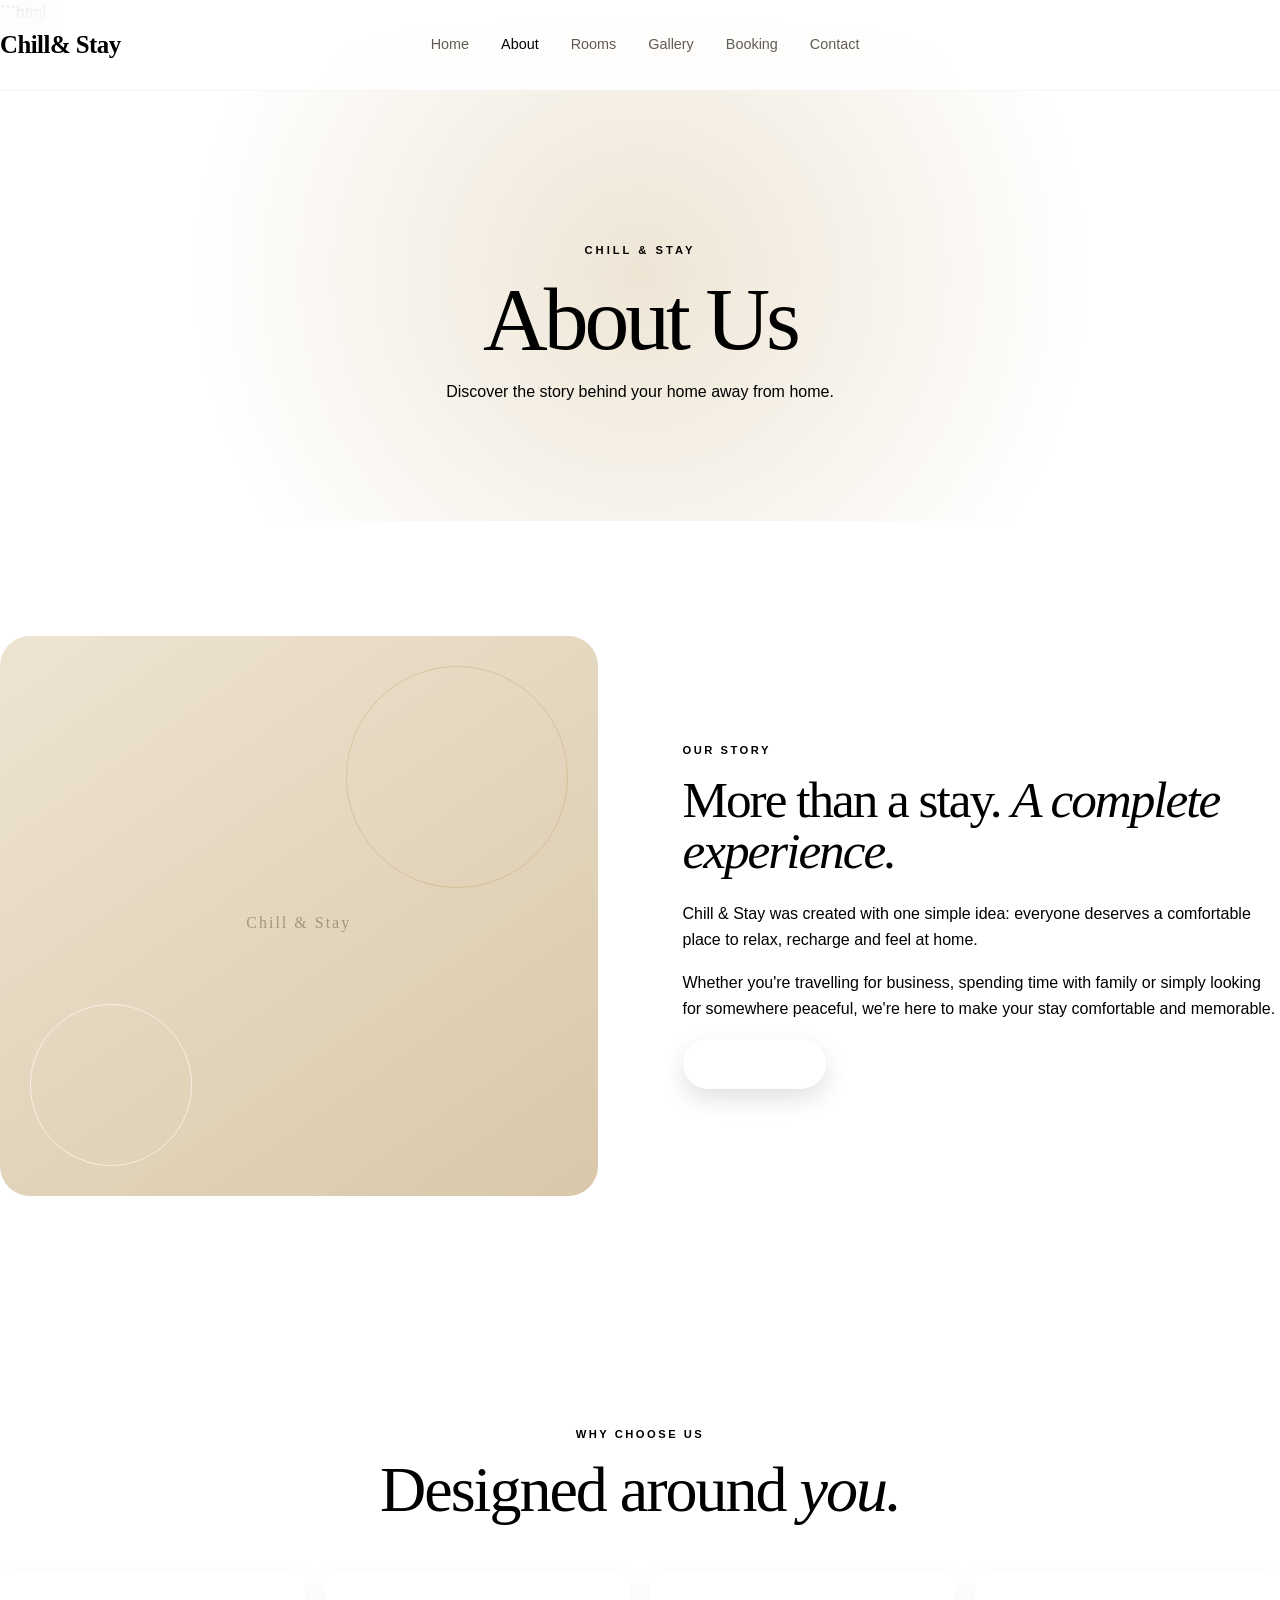
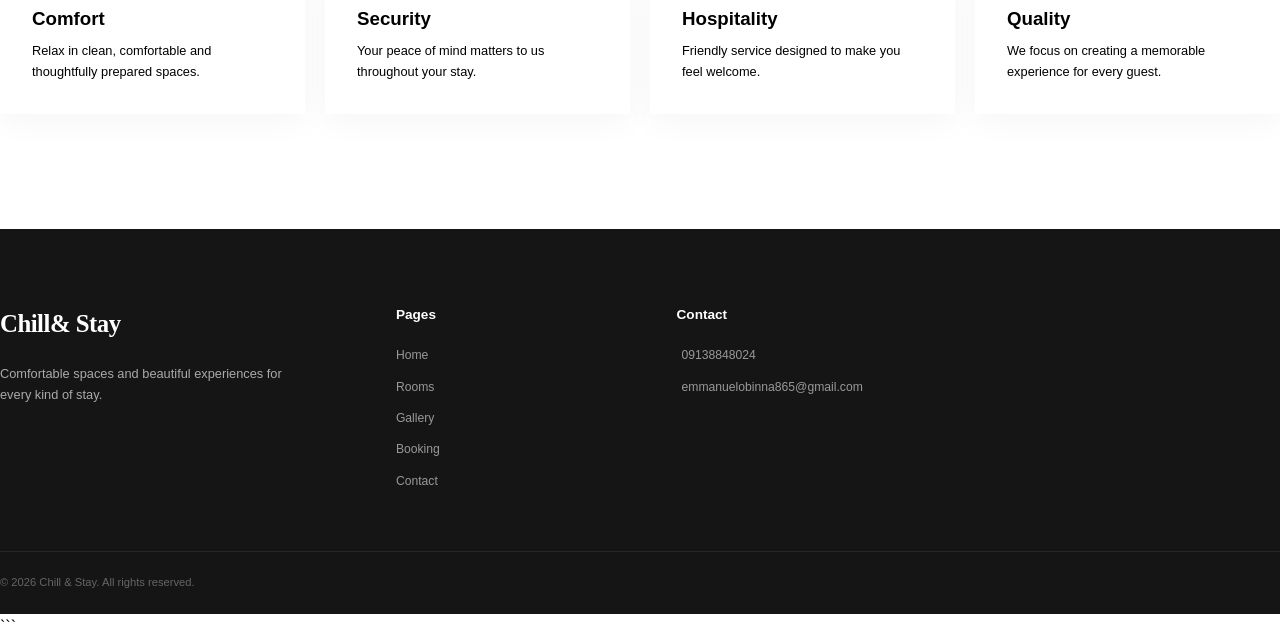
==== PROJECT/about.html @ f6506215 "Add files via upload" ====
```html
<!DOCTYPE html>
<html lang="en">
<head>
    <meta charset="UTF-8">
    <meta name="viewport" content="width=device-width, initial-scale=1.0">
    <title>About Us | Chill & Stay</title>
    <link rel="stylesheet" href="css/style.css">
</head>

<body>

    <header class="header">
        <div class="container navbar">
            <a href="index.html" class="logo">
                <span>Chill</span> & Stay
            </a>

            <nav class="nav">
                <a href="index.html">Home</a>
                <a href="about.html" class="active">About</a>
                <a href="rooms.html">Rooms</a>
                <a href="gallery.html">Gallery</a>
                <a href="booking.html">Booking</a>
                <a href="contact.html">Contact</a>
            </nav>

            <a href="booking.html" class="nav-button">Book Now</a>
        </div>
    </header>

    <main>

        <section class="page-hero">
            <div class="container">
                <span>CHILL & STAY</span>
                <h1>About Us</h1>
                <p>Discover the story behind your home away from home.</p>
            </div>
        </section>

        <section class="section-padding">
            <div class="container about-grid">

                <div class="about-image">
                    <div class="image-placeholder">
                        <i class="fa-solid fa-house"></i>
                        <span>Chill & Stay</span>
                    </div>
                </div>

                <div class="about-content">
                    <span class="section-label">OUR STORY</span>

                    <h2>
                        More than a stay.
                        <span>A complete experience.</span>
                    </h2>

                    <p>
                        Chill & Stay was created with one simple idea:
                        everyone deserves a comfortable place to relax,
                        recharge and feel at home.
                    </p>

                    <p>
                        Whether you're travelling for business,
                        spending time with family or simply looking
                        for somewhere peaceful, we're here to make
                        your stay comfortable and memorable.
                    </p>

                    <a href="booking.html" class="btn btn-primary">
                        Plan Your Stay
                    </a>
                </div>

            </div>
        </section>

        <section class="section-padding">

            <div class="container">

                <div class="section-heading centered">
                    <span class="section-label">WHY CHOOSE US</span>

                    <h2>
                        Designed around
                        <span>you.</span>
                    </h2>
                </div>

                <div class="feature-grid">

                    <div class="feature-card">
                        <i class="fa-solid fa-bed"></i>
                        <h3>Comfort</h3>
                        <p>
                            Relax in clean, comfortable and
                            thoughtfully prepared spaces.
                        </p>
                    </div>

                    <div class="feature-card">
                        <i class="fa-solid fa-shield-halved"></i>
                        <h3>Security</h3>
                        <p>
                            Your peace of mind matters to us
                            throughout your stay.
                        </p>
                    </div>

                    <div class="feature-card">
                        <i class="fa-solid fa-heart"></i>
                        <h3>Hospitality</h3>
                        <p>
                            Friendly service designed to make
                            you feel welcome.
                        </p>
                    </div>

                    <div class="feature-card">
                        <i class="fa-solid fa-star"></i>
                        <h3>Quality</h3>
                        <p>
                            We focus on creating a memorable
                            experience for every guest.
                        </p>
                    </div>

                </div>

            </div>

        </section>

    </main>

    <footer class="footer">

        <div class="container footer-grid">

            <div class="footer-about">
                <a href="index.html" class="logo">
                    <span>Chill</span> & Stay
                </a>

                <p>
                    Comfortable spaces and beautiful experiences
                    for every kind of stay.
                </p>
            </div>

            <div class="footer-column">
                <h3>Pages</h3>
                <a href="index.html">Home</a>
                <a href="rooms.html">Rooms</a>
                <a href="gallery.html">Gallery</a>
                <a href="booking.html">Booking</a>
                <a href="contact.html">Contact</a>
            </div>

            <div class="footer-column">
                <h3>Contact</h3>

                <a href="tel:09138848024">
                    <i class="fa-solid fa-phone"></i>
                    09138848024
                </a>

                <a href="mailto:emmanuelobinna865@gmail.com">
                    <i class="fa-solid fa-envelope"></i>
                    emmanuelobinna865@gmail.com
                </a>
            </div>

        </div>

        <div class="footer-bottom">
            <div class="container">
                <p>© 2026 Chill & Stay. All rights reserved.</p>
            </div>
        </div>

    </footer>

    <script src="js/script.js"></script>

</body>
</html>
```
---- PROJECT/css/style.css ----
```css
/* =========================================================
   CHILL & STAY
   LUXURY LIGHT DESIGN
   ========================================================= */


/* =========================================================
   01. ROOT
   ========================================================= */

:root {
    --primary: #171717;
    --secondary: #55514b;
    --muted: #77736d;

    --cream: #f7f4ee;
    --cream-dark: #eee9df;
    --white: #ffffff;

    --gold: #b78a4a;
    --gold-light: #d0aa70;

    --border: #e7e1d7;

    --shadow: 0 20px 60px rgba(35, 30, 22, 0.10);
    --shadow-small: 0 10px 30px rgba(35, 30, 22, 0.08);

    --radius: 22px;
    --radius-small: 14px;

    --container: 1180px;

    --transition: 0.35s ease;
}


/* =========================================================
   02. RESET
   ========================================================= */

* {
    margin: 0;
    padding: 0;
    box-sizing: border-box;
}

html {
    scroll-behavior: smooth;
}

body {
    font-family:
        Inter,
        "Segoe UI",
        Arial,
        sans-serif;

    background: var(--white);

    color: var(--primary);

    line-height: 1.6;

    overflow-x: hidden;
}

body.no-scroll {
    overflow: hidden;
}

a {
    text-decoration: none;
    color: inherit;
}

button,
input,
textarea,
select {
    font: inherit;
}

button {
    border: none;
    cursor: pointer;
}

img {
    width: 100%;
    display: block;
}


/* =========================================================
   03. CONTAINER
   ========================================================= */

.container {
    width: min(92%, var(--container));

    margin: 0 auto;
}


/* =========================================================
   04. HEADER
   ========================================================= */

.header {
    position: fixed;

    top: 0;
    left: 0;

    width: 100%;

    z-index: 1000;

    padding: 22px 0;

    background: rgba(255, 255, 255, 0.82);

    backdrop-filter: blur(18px);

    -webkit-backdrop-filter: blur(18px);

    border-bottom: 1px solid rgba(0, 0, 0, 0.04);

    transition:
        padding var(--transition),
        box-shadow var(--transition),
        background var(--transition);
}

.header.scrolled {
    padding: 14px 0;

    background: rgba(255, 255, 255, 0.95);

    box-shadow: var(--shadow-small);
}

.navbar {
    display: flex;

    align-items: center;

    justify-content: space-between;

    gap: 30px;
}


/* =========================================================
   05. LOGO
   ========================================================= */

.logo {
    display: inline-flex;

    align-items: center;

    font-family: Georgia, "Times New Roman", serif;

    font-size: 1.55rem;

    font-weight: 700;

    letter-spacing: -0.5px;

    white-space: nowrap;
}

.logo span {
    color: var(--gold);
}


/* =========================================================
   06. NAVIGATION
   ========================================================= */

.nav {
    display: flex;

    align-items: center;

    gap: 32px;
}

.nav a {
    position: relative;

    color: #5f5b55;

    font-size: 0.9rem;

    font-weight: 500;

    transition: color var(--transition);
}

.nav a:hover,
.nav a.active {
    color: var(--primary);
}

.nav a::after {
    content: "";

    position: absolute;

    left: 0;

    bottom: -8px;

    width: 0;

    height: 2px;

    background: var(--gold);

    transition: width var(--transition);
}

.nav a:hover::after,
.nav a.active::after {
    width: 100%;
}


/* =========================================================
   07. NAV BUTTON
   ========================================================= */

.nav-button {
    display: inline-flex;

    align-items: center;

    justify-content: center;

    padding: 12px 22px;

    border-radius: 50px;

    background: var(--primary);

    color: white;

    font-size: 0.85rem;

    font-weight: 700;

    transition: var(--transition);
}

.nav-button:hover {
    background: var(--gold);

    transform: translateY(-2px);

    box-shadow:
        0 10px 25px rgba(183, 138, 74, 0.25);
}


/* =========================================================
   08. MENU BUTTON
   ========================================================= */

.menu-button {
    display: none;

    width: 44px;
    height: 44px;

    align-items: center;
    justify-content: center;

    border-radius: 50%;

    background: var(--cream);

    color: var(--primary);

    border: 1px solid var(--border);

    font-size: 1rem;
}


/* =========================================================
   09. HERO
   ========================================================= */

.hero {
    position: relative;

    min-height: 92vh;

    display: flex;

    align-items: center;

    overflow: hidden;

    background:
        linear-gradient(
            90deg,
            rgba(255, 255, 255, 0.97),
            rgba(255, 255, 255, 0.83),
            rgba(255, 255, 255, 0.20)
        ),
        radial-gradient(
            circle at 75% 50%,
            #e9ddc8,
            #f8f5ef 50%,
            #ffffff
        );
}

.hero::after {
    content: "";

    position: absolute;

    width: 550px;

    height: 550px;

    right: -180px;

    bottom: -230px;

    border-radius: 50%;

    background: rgba(183, 138, 74, 0.10);

    filter: blur(5px);
}

.hero-overlay {
    position: absolute;

    inset: 0;

    background:
        radial-gradient(
            circle at 80% 20%,
            rgba(255, 255, 255, 0.9),
            transparent 35%
        );
}

.hero-content {
    position: relative;

    z-index: 2;

    max-width: 720px;

    padding-top: 90px;
}

.hero-small-title {
    display: inline-flex;

    align-items: center;

    gap: 12px;

    margin-bottom: 22px;

    color: var(--gold);

    font-size: 0.72rem;

    font-weight: 800;

    letter-spacing: 3px;
}

.hero-small-title::before {
    content: "";

    width: 35px;

    height: 1px;

    background: var(--gold);
}

.hero h1 {
    font-family:
        Georgia,
        "Times New Roman",
        serif;

    font-size: clamp(3.5rem, 7vw, 6.5rem);

    font-weight: 500;

    line-height: 0.96;

    letter-spacing: -5px;

    color: var(--primary);

    margin-bottom: 28px;
}

.hero h1 span {
    color: var(--gold);

    font-style: italic;
}

.hero p {
    max-width: 600px;

    color: var(--secondary);

    font-size: 1.05rem;

    margin-bottom: 35px;
}


/* =========================================================
   10. BUTTONS
   ========================================================= */

.btn {
    display: inline-flex;

    align-items: center;

    justify-content: center;

    gap: 10px;

    min-height: 50px;

    padding: 13px 24px;

    border-radius: 50px;

    font-size: 0.86rem;

    font-weight: 700;

    transition: var(--transition);
}

.btn-primary {
    background: var(--primary);

    color: white;

    box-shadow:
        0 10px 25px rgba(0, 0, 0, 0.12);
}

.btn-primary:hover {
    background: var(--gold);

    transform: translateY(-3px);

    box-shadow:
        0 15px 30px rgba(183, 138, 74, 0.22);
}

.btn-outline {
    background: rgba(255, 255, 255, 0.7);

    color: var(--primary);

    border: 1px solid var(--border);
}

.btn-outline:hover {
    border-color: var(--gold);

    color: var(--gold);

    transform: translateY(-3px);
}

.hero-buttons,
.cta-buttons {
    display: flex;

    flex-wrap: wrap;

    gap: 12px;
}


/* =========================================================
   11. QUICK INFO
   ========================================================= */

.quick-info {
    position: relative;

    z-index: 5;

    margin-top: -55px;
}

.quick-info-grid {
    display: grid;

    grid-template-columns: repeat(4, 1fr);

    gap: 15px;
}

.info-card {
    display: flex;

    align-items: center;

    gap: 14px;

    padding: 22px;

    min-height: 100px;

    background:
        rgba(255, 255, 255, 0.94);

    border: 1px solid var(--border);

    border-radius: var(--radius);

    box-shadow: var(--shadow-small);

    transition: var(--transition);
}

.info-card:hover {
    transform: translateY(-7px);

    border-color: #d9c7a8;

    box-shadow: var(--shadow);
}

.info-icon {
    width: 46px;

    height: 46px;

    flex-shrink: 0;

    display: grid;

    place-items: center;

    border-radius: 14px;

    background: var(--cream);

    color: var(--gold);
}

.info-card h3 {
    font-size: 0.85rem;

    margin-bottom: 2px;
}

.info-card p {
    color: var(--muted);

    font-size: 0.72rem;
}


/* =========================================================
   12. SECTION
   ========================================================= */

.section-padding {
    padding: 115px 0;
}

.section-label {
    display: inline-block;

    margin-bottom: 14px;

    color: var(--gold);

    font-size: 0.7rem;

    font-weight: 800;

    letter-spacing: 2.5px;
}

.section-heading {
    display: flex;

    justify-content: space-between;

    align-items: flex-end;

    gap: 30px;

    margin-bottom: 50px;
}

.section-heading.centered {
    display: block;

    max-width: 720px;

    margin-left: auto;

    margin-right: auto;

    text-align: center;
}

.section-heading h2 {
    font-family:
        Georgia,
        "Times New Roman",
        serif;

    font-size: clamp(2.4rem, 5vw, 4.2rem);

    font-weight: 500;

    line-height: 1;

    letter-spacing: -2px;
}

.section-heading h2 span {
    color: var(--gold);

    font-style: italic;
}

.section-heading p {
    color: var(--muted);

    margin-top: 14px;
}


/* =========================================================
   13. ABOUT
   ========================================================= */

.about-preview {
    background: var(--cream);
}

.about-grid {
    display: grid;

    grid-template-columns: 1fr 1fr;

    align-items: center;

    gap: 85px;
}

.about-image {
    min-height: 560px;

    position: relative;

    overflow: hidden;

    border-radius: 30px;

    background:
        linear-gradient(
            145deg,
            #eee4d2,
            #d9c8a9
        );

    box-shadow: var(--shadow);
}

.about-image::before {
    content: "";

    position: absolute;

    width: 220px;
    height: 220px;

    top: 30px;
    right: 30px;

    border-radius: 50%;

    border: 1px solid rgba(183, 138, 74, 0.3);
}

.about-image::after {
    content: "";

    position: absolute;

    width: 160px;
    height: 160px;

    bottom: 30px;
    left: 30px;

    border-radius: 50%;

    border: 1px solid rgba(255, 255, 255, 0.6);
}

.image-placeholder {
    width: 100%;
    height: 100%;

    min-height: inherit;

    display: flex;

    flex-direction: column;

    align-items: center;

    justify-content: center;

    gap: 15px;

    color: rgba(70, 55, 35, 0.4);

    font-size: 3.5rem;
}

.image-placeholder span {
    font-family: Georgia, serif;

    font-size: 1rem;

    letter-spacing: 2px;
}

.about-content h2,
.experience-content h2 {
    font-family: Georgia, "Times New Roman", serif;

    font-size: clamp(2.4rem, 4vw, 4rem);

    font-weight: 500;

    line-height: 1;

    letter-spacing: -2px;

    margin-bottom: 25px;
}

.about-content h2 span,
.experience-content h2 span {
    color: var(--gold);

    font-style: italic;
}

.about-content p,
.experience-content > p {
    color: var(--secondary);

    margin-bottom: 18px;
}

.text-link {
    display: inline-flex;

    align-items: center;

    gap: 8px;

    margin-top: 14px;

    color: var(--gold);

    font-size: 0.85rem;

    font-weight: 800;

    transition: var(--transition);
}

.text-link:hover {
    gap: 14px;
}


/* =========================================================
   14. ROOMS
   ========================================================= */

.rooms-preview {
    background: white;
}

.room-grid {
    display: grid;

    grid-template-columns: repeat(3, 1fr);

    gap: 24px;
}

.room-card {
    overflow: hidden;

    background: white;

    border: 1px solid var(--border);

    border-radius: var(--radius);

    box-shadow: 0 8px 30px rgba(40, 35, 25, 0.05);

    transition: var(--transition);
}

.room-card:hover {
    transform: translateY(-9px);

    box-shadow: var(--shadow);

    border-color: #d9c6a4;
}

.room-image {
    position: relative;

    height: 290px;

    overflow: hidden;

    background:
        linear-gradient(
            145deg,
            #eee6d8,
            #d8c7aa
        );
}

.room-image .image-placeholder {
    min-height: 290px;

    transition: transform 0.5s ease;
}

.room-card:hover .room-image .image-placeholder {
    transform: scale(1.06);
}

.room-tag {
    position: absolute;

    top: 18px;
    left: 18px;

    padding: 7px 13px;

    border-radius: 50px;

    background: white;

    color: var(--gold);

    font-size: 0.62rem;

    font-weight: 800;

    letter-spacing: 1px;

    box-shadow: var(--shadow-small);
}

.room-content {
    padding: 26px;
}

.room-type {
    color: var(--gold);

    font-size: 0.65rem;

    font-weight: 800;

    letter-spacing: 2px;
}

.room-content h3 {
    font-family: Georgia, serif;

    font-size: 1.45rem;

    font-weight: 500;

    margin: 8px 0;
}

.room-content p {
    color: var(--muted);

    font-size: 0.82rem;

    margin-bottom: 22px;
}

.room-details {
    display: flex;

    flex-wrap: wrap;

    gap: 15px;

    padding-bottom: 18px;

    border-bottom: 1px solid var(--border);

    color: var(--secondary);

    font-size: 0.73rem;
}

.room-details i {
    color: var(--gold);

    margin-right: 5px;
}

.room-bottom {
    display: flex;

    align-items: center;

    justify-content: space-between;

    gap: 15px;

    padding-top: 18px;
}

.room-price {
    color: var(--secondary);

    font-size: 0.75rem;

    font-weight: 700;
}

.room-bottom a {
    display: inline-flex;

    align-items: center;

    gap: 6px;

    color: var(--gold);

    font-size: 0.78rem;

    font-weight: 800;

    transition: var(--transition);
}

.room-bottom a:hover {
    gap: 10px;
}


/* =========================================================
   15. EXPERIENCE
   ========================================================= */

.experience {
    background: var(--cream);
}

.experience-grid {
    display: grid;

    grid-template-columns: 1fr 1fr;

    gap: 85px;

    align-items: center;
}

.experience-list {
    display: grid;

    gap: 25px;

    margin: 35px 0;
}

.experience-item {
    display: flex;

    align-items: flex-start;

    gap: 14px;
}

.experience-item > i {
    width: 32px;

    height: 32px;

    flex-shrink: 0;

    display: grid;

    place-items: center;

    border-radius: 50%;

    background: white;

    color: var(--gold);

    box-shadow: var(--shadow-small);

    font-size: 0.7rem;
}

.experience-item h3 {
    font-size: 0.92rem;

    margin-bottom: 3px;
}

.experience-item p {
    color: var(--muted);

    font-size: 0.78rem;
}

.experience-visual {
    min-height: 530px;

    display: grid;

    place-items: center;

    border-radius: 30px;

    background:
        linear-gradient(
            145deg,
            #ded0b8,
            #f6f0e5
        );

    position: relative;

    overflow: hidden;
}

.experience-visual::before {
    content: "";

    position: absolute;

    width: 350px;
    height: 350px;

    border-radius: 50%;

    border: 1px solid rgba(183, 138, 74, 0.35);
}

.experience-card {
    position: relative;

    z-index: 2;

    width: min(75%, 350px);

    padding: 50px 30px;

    display: flex;

    flex-direction: column;

    align-items: center;

    text-align: center;

    gap: 8px;

    border-radius: 28px;

    background: rgba(255, 255, 255, 0.78);

    border: 1px solid rgba(255, 255, 255, 0.9);

    backdrop-filter: blur(15px);

    box-shadow: var(--shadow);
}

.experience-card i {
    color: var(--gold);

    font-size: 2.7rem;

    margin-bottom: 10px;
}

.experience-card strong {
    font-family: Georgia, serif;

    font-size: 1.5rem;

    font-weight: 500;
}

.experience-card span {
    color: var(--muted);

    font-size: 0.8rem;
}


/* =========================================================
   16. CTA
   ========================================================= */

.cta {
    padding: 120px 0;

    text-align: center;

    background:
        linear-gradient(
            135deg,
            #171717,
            #29251f
        );

    color: white;
}

.cta-content {
    max-width: 800px;

    margin: auto;
}

.cta h2 {
    font-family: Georgia, serif;

    font-size: clamp(2.8rem, 6vw, 5.3rem);

    font-weight: 500;

    line-height: 0.95;

    letter-spacing: -3px;

    margin-bottom: 25px;
}

.cta h2 span {
    color: var(--gold-light);

    font-style: italic;
}

.cta p {
    max-width: 600px;

    margin: 0 auto 30px;

    color: #c6c1b9;
}

.cta .btn-primary {
    background: white;

    color: var(--primary);
}

.cta .btn-primary:hover {
    background: var(--gold-light);
}


/* =========================================================
   17. PAGE HERO
   ========================================================= */

.page-hero {
    min-height: 55vh;

    display: flex;

    align-items: center;

    justify-content: center;

    text-align: center;

    padding-top: 100px;

    background:
        radial-gradient(
            circle at center,
            #eee5d5,
            #ffffff 65%
        );
}

.page-hero .container {
    max-width: 800px;
}

.page-hero span {
    color: var(--gold);

    font-size: 0.7rem;

    font-weight: 800;

    letter-spacing: 3px;
}

.page-hero h1 {
    font-family: Georgia, serif;

    font-size: clamp(3.2rem, 7vw, 5.8rem);

    font-weight: 500;

    line-height: 1;

    letter-spacing: -4px;

    margin: 15px 0;
}

.page-hero p {
    color: var(--muted);
}


/* =========================================================
   18. FEATURES
   ========================================================= */

.feature-grid {
    display: grid;

    grid-template-columns: repeat(4, 1fr);

    gap: 20px;
}

.feature-card {
    padding: 32px;

    border-radius: var(--radius);

    background: white;

    border: 1px solid var(--border);

    box-shadow: 0 8px 30px rgba(35, 30, 22, 0.04);

    transition: var(--transition);
}

.feature-card:hover {
    transform: translateY(-8px);

    border-color: #d9c6a4;

    box-shadow: var(--shadow);
}

.feature-card i {
    color: var(--gold);

    font-size: 1.4rem;

    margin-bottom: 20px;
}

.feature-card h3 {
    margin-bottom: 8px;
}

.feature-card p {
    color: var(--muted);

    font-size: 0.8rem;
}


/* =========================================================
   19. FILTERS
   ========================================================= */

.filter-buttons,
.gallery-filters {
    display: flex;

    justify-content: center;

    flex-wrap: wrap;

    gap: 9px;

    margin-bottom: 40px;
}

.filter-btn,
.gallery-filter {
    padding: 10px 18px;

    border-radius: 50px;

    background: white;

    color: var(--secondary);

    border: 1px solid var(--border);

    transition: var(--transition);
}

.filter-btn:hover,
.filter-btn.active,
.gallery-filter:hover,
.gallery-filter.active {
    background: var(--primary);

    color: white;

    border-color: var(--primary);
}


/* =========================================================
   20. GALLERY
   ========================================================= */

.gallery-grid {
    display: grid;

    grid-template-columns: repeat(3, 1fr);

    gap: 18px;
}

.gallery-item {
    position: relative;

    min-height: 320px;

    overflow: hidden;

    border-radius: var(--radius);

    background:
        linear-gradient(
            145deg,
            #eee5d7,
            #d6c4a6
        );

    border: 1px solid var(--border);

    transition: var(--transition);
}

.gallery-item:hover {
    transform: translateY(-5px);

    box-shadow: var(--shadow);
}

.gallery-placeholder {
    width: 100%;
    height: 100%;

    min-height: 320px;

    display: flex;

    flex-direction: column;

    align-items: center;

    justify-content: center;

    gap: 15px;

    color: rgba(80, 60, 35, 0.35);

    font-size: 2.5rem;
}

.gallery-placeholder span {
    font-family: Georgia, serif;

    color: rgba(60, 50, 40, 0.55);

    font-size: 0.95rem;

    letter-spacing: 1px;
}

.gallery-view {
    position: absolute;

    right: 18px;

    bottom: 18px;

    width: 44px;
    height: 44px;

    display: grid;

    place-items: center;

    border-radius: 50%;

    background: rgba(255, 255, 255, 0.85);

    color: var(--primary);

    transition: var(--transition);

    box-shadow: var(--shadow-small);
}

.gallery-view:hover {
    background: var(--gold);

    color: white;

    transform: rotate(10deg);
}


/* =========================================================
   21. LIGHTBOX
   ========================================================= */

.lightbox {
    position: fixed;

    inset: 0;

    z-index: 2000;

    display: none;

    align-items: center;

    justify-content: center;

    padding: 25px;

    background: rgba(20, 18, 15, 0.88);

    backdrop-filter: blur(10px);
}

.lightbox.active {
    display: flex;
}

.lightbox-content {
    width: min(900px, 90vw);

    height: min(650px, 80vh);

    overflow: hidden;

    border-radius: 25px;

    background: var(--cream);

    box-shadow: 0 30px 100px rgba(0, 0, 0, 0.35);
}

.lightbox-placeholder {
    height: 100%;

    display: flex;

    flex-direction: column;

    align-items: center;

    justify-content: center;

    gap: 15px;

    color: rgba(80, 60, 35, 0.35);

    font-size: 4rem;
}

.lightbox-placeholder span {
    font-family: Georgia, serif;

    color: var(--secondary);

    font-size: 1rem;
}

.lightbox-close,
.lightbox-prev,
.lightbox-next {
    position: absolute;

    width: 48px;
    height: 48px;

    display: grid;

    place-items: center;

    border-radius: 50%;

    background: white;

    color: var(--primary);

    transition: var(--transition);

    box-shadow: var(--shadow-small);
}

.lightbox-close:hover,
.lightbox-prev:hover,
.lightbox-next:hover {
    background: var(--gold);

    color: white;
}

.lightbox-close {
    top: 25px;

    right: 25px;
}

.lightbox-prev {
    left: 25px;
}

.lightbox-next {
    right: 25px;
}


/* =========================================================
   22. FORMS
   ========================================================= */

.booking-grid {
    display: grid;

    grid-template-columns: 1.45fr 0.7fr;

    gap: 55px;

    align-items: start;
}

.booking-form-wrapper,
.contact-form-wrapper {
    padding: 38px;

    border-radius: 28px;

    background: white;

    border: 1px solid var(--border);

    box-shadow: var(--shadow-small);
}

.booking-form {
    display: grid;

    gap: 20px;
}

.form-row {
    display: grid;

    grid-template-columns: 1fr 1fr;

    gap: 18px;
}

.form-group {
    display: flex;

    flex-direction: column;

    gap: 8px;
}

.form-group label {
    color: var(--primary);

    font-size: 0.78rem;

    font-weight: 700;
}

.form-group input,
.form-group select,
.form-group textarea {
    width: 100%;

    padding: 14px 16px;

    outline: none;

    border-radius: 12px;

    background: #faf9f6;

    color: var(--primary);

    border: 1px solid var(--border);

    transition: var(--transition);
}

.form-group input::placeholder,
.form-group textarea::placeholder {
    color: #aaa49b;
}

.form-group input:focus,
.form-group select:focus,
.form-group textarea:focus {
    background: white;

    border-color: var(--gold);

    box-shadow:
        0 0 0 4px rgba(183, 138, 74, 0.09);
}

.form-group textarea {
    resize: vertical;

    min-height: 140px;
}

.form-error {
    color: #c0392b;

    font-size: 0.68rem;
}

.booking-submit {
    width: fit-content;

    margin-top: 5px;
}


/* =========================================================
   23. BOOKING SIDEBAR
   ========================================================= */

.booking-sidebar {
    display: grid;

    gap: 16px;

    position: sticky;

    top: 100px;
}

.booking-info-card {
    padding: 25px;

    border-radius: var(--radius);

    background: var(--cream);

    border: 1px solid var(--border);

    transition: var(--transition);
}

.booking-info-card:hover {
    transform: translateY(-4px);

    box-shadow: var(--shadow-small);
}

.booking-info-icon {
    width: 45px;
    height: 45px;

    display: grid;

    place-items: center;

    border-radius: 13px;

    background: white;

    color: var(--gold);

    margin-bottom: 15px;
}

.booking-info-card h3 {
    font-family: Georgia, serif;

    font-weight: 500;

    margin-bottom: 5px;
}

.booking-info-card p {
    color: var(--muted);

    font-size: 0.78rem;

    margin-bottom: 9px;
}

.booking-info-card a {
    color: var(--gold);

    font-size: 0.8rem;

    font-weight: 800;

    word-break: break-word;
}


/* =========================================================
   24. CONTACT
   ========================================================= */

.contact-grid {
    display: grid;

    grid-template-columns: 0.9fr 1.1fr;

    gap: 70px;

    align-items: start;
}

.contact-info h2 {
    font-family: Georgia, serif;

    font-size: clamp(2.5rem, 5vw, 4.1rem);

    font-weight: 500;

    line-height: 1;

    letter-spacing: -2px;

    margin-bottom: 20px;
}

.contact-info h2 span {
    color: var(--gold);

    font-style: italic;
}

.contact-info > p {
    max-width: 520px;

    color: var(--secondary);

    margin-bottom: 35px;
}

.contact-list {
    display: grid;

    gap: 25px;
}

.contact-item {
    display: flex;

    align-items: center;

    gap: 15px;
}

.contact-icon {
    width: 48px;
    height: 48px;

    display: grid;

    place-items: center;

    flex-shrink: 0;

    border-radius: 14px;

    background: var(--cream);

    color: var(--gold);
}

.contact-item span {
    display: block;

    color: var(--muted);

    font-size: 0.72rem;
}

.contact-item a,
.contact-item strong {
    font-size: 0.88rem;
}

.contact-item a {
    transition: var(--transition);
}

.contact-item a:hover {
    color: var(--gold);
}

.contact-social {
    margin-top: 40px;

    padding-top: 30px;

    border-top: 1px solid var(--border);
}

.contact-social > span {
    display: block;

    color: var(--muted);

    font-size: 0.75rem;

    margin-bottom: 15px;
}


/* =========================================================
   25. SOCIAL
   ========================================================= */

.social-links {
    display: flex;

    gap: 9px;
}

.social-links a {
    width: 40px;
    height: 40px;

    display: grid;

    place-items: center;

    border-radius: 50%;

    background: var(--cream);

    border: 1px solid var(--border);

    color: var(--secondary);

    transition: var(--transition);
}

.social-links a:hover {
    background: var(--gold);

    color: white;

    border-color: var(--gold);

    transform: translateY(-3px);
}


/* =========================================================
   26. FAQ
   ========================================================= */

.faq-section {
    background: var(--cream);
}

.faq-container {
    max-width: 850px;

    margin: auto;
}

.faq-item {
    border-bottom: 1px solid var(--border);
}

.faq-question {
    width: 100%;

    display: flex;

    align-items: center;

    justify-content: space-between;

    gap: 20px;

    padding: 23px 0;

    background: transparent;

    color: var(--primary);

    text-align: left;

    font-weight: 700;
}

.faq-question i {
    color: var(--gold);

    transition: var(--transition);
}

.faq-item.active .faq-question i {
    transform: rotate(45deg);
}

.faq-answer {
    max-height: 0;

    overflow: hidden;

    transition: max-height 0.4s ease;
}

.faq-answer p {
    color: var(--muted);

    font-size: 0.84rem;

    padding-bottom: 22px;
}


/* =========================================================
   27. FOOTER
   ========================================================= */

.footer {
    padding-top: 75px;

    background: #151515;

    color: white;
}

.footer-grid {
    display: grid;

    grid-template-columns: 1.5fr 1fr 1.4fr 1fr;

    gap: 50px;

    padding-bottom: 60px;
}

.footer .logo {
    color: white;
}

.footer-about p {
    max-width: 300px;

    color: #aaa;

    font-size: 0.8rem;

    margin: 20px 0;
}

.footer-column {
    display: flex;

    flex-direction: column;

    gap: 12px;
}

.footer-column h3 {
    color: white;

    font-size: 0.85rem;

    margin-bottom: 8px;
}

.footer-column a,
.footer-column p {
    color: #999;

    font-size: 0.76rem;

    transition: var(--transition);
}

.footer-column a:hover {
    color: var(--gold-light);
}

.footer-column strong {
    color: white;

    font-size: 0.8rem;
}

.footer-column i {
    width: 18px;

    color: var(--gold-light);

    margin-right: 5px;
}

.footer-bottom {
    padding: 22px 0;

    border-top: 1px solid rgba(255, 255, 255, 0.08);
}

.footer-bottom .container {
    display: flex;

    align-items: center;

    justify-content: space-between;

    gap: 20px;
}

.footer-bottom p {
    color: #666;

    font-size: 0.7rem;
}


/* =========================================================
   28. TOAST
   ========================================================= */

.toast {
    position: fixed;

    right: 25px;

    bottom: 25px;

    z-index: 3000;

    display: flex;

    align-items: center;

    gap: 10px;

    padding: 14px 18px;

    border-radius: 14px;

    background: white;

    color: var(--primary);

    border: 1px solid var(--border);

    box-shadow: var(--shadow);

    transform: translateY(120px);

    opacity: 0;

    pointer-events: none;

    transition: var(--transition);
}

.toast.show {
    transform: translateY(0);

    opacity: 1;
}

.toast i {
    color: #3c9a63;
}


/* =========================================================
   29. BACK TO TOP
   ========================================================= */

.back-to-top {
    position: fixed;

    right: 25px;

    bottom: 25px;

    z-index: 900;

    width: 45px;

    height: 45px;

    display: grid;

    place-items: center;

    border-radius: 50%;

    background: var(--primary);

    color: white;

    opacity: 0;

    visibility: hidden;

    transform: translateY(20px);

    transition: var(--transition);

    box-shadow: var(--shadow-small);
}

.back-to-top.show {
    opacity: 1;

    visibility: visible;

    transform: translateY(0);
}

.back-to-top:hover {
    background: var(--gold);

    transform: translateY(-4px);
}


/* =========================================================
   30. ANIMATIONS
   ========================================================= */

.reveal {
    opacity: 0;

    transform: translateY(30px);

    transition:
        opacity 0.8s ease,
        transform 0.8s ease;
}

.reveal.visible {
    opacity: 1;

    transform: translateY(0);
}


/* =========================================================
   31. TABLET
   ========================================================= */

@media (max-width: 1000px) {

    .nav {
        gap: 18px;
    }

    .nav-button {
        display: none;
    }

    .quick-info-grid {
        grid-template-columns: repeat(2, 1fr);
    }

    .room-grid {
        grid-template-columns: repeat(2, 1fr);
    }

    .feature-grid {
        grid-template-columns: repeat(2, 1fr);
    }

    .footer-grid {
        grid-template-columns: repeat(2, 1fr);
    }

    .about-grid,
    .experience-grid {
        gap: 45px;
    }

    .booking-grid,
    .contact-grid {
        gap: 35px;
    }
}


/* =========================================================
   32. MOBILE
   ========================================================= */

@media (max-width: 760px) {

    .header {
        padding: 15px 0;
    }

    .navbar {
        gap: 12px;
    }

    .menu-button {
        display: flex;
    }

    .nav {
        position: absolute;

        top: calc(100% + 10px);

        left: 4%;

        width: 92%;

        padding: 25px;

        flex-direction: column;

        align-items: flex-start;

        gap: 8px;

        border-radius: 20px;

        background: rgba(255, 255, 255, 0.97);

        border: 1px solid var(--border);

        box-shadow: var(--shadow);

        backdrop-filter: blur(20px);

        transform: translateY(-15px);

        opacity: 0;

        visibility: hidden;

        transition: var(--transition);
    }

    .nav.open {
        transform: translateY(0);

        opacity: 1;

        visibility: visible;
    }

    .nav > a {
        width: 100%;

        padding: 10px 0;
    }

    .nav > a::after {
        display: none;
    }

    .hero {
        min-height: 88vh;

        background:
            radial-gradient(
                circle at 80% 30%,
                #e8ddca,
                #ffffff 55%
            );
    }

    .hero-content {
        padding-top: 65px;
    }

    .hero h1 {
        font-size: clamp(3.2rem, 15vw, 5.3rem);

        letter-spacing: -3px;
    }

    .hero p {
        font-size: 0.92rem;
    }

    .hero-buttons {
        flex-direction: column;

        align-items: stretch;
    }

    .quick-info {
        margin-top: -25px;
    }

    .quick-info-grid {
        grid-template-columns: 1fr;
    }

    .section-padding {
        padding: 80px 0;
    }

    .section-heading {
        display: block;
    }

    .section-heading .text-link {
        margin-top: 18px;
    }

    .about-grid,
    .experience-grid,
    .booking-grid,
    .contact-grid {
        grid-template-columns: 1fr;
    }

    .about-image {
        min-height: 400px;
    }

    .room-grid {
        grid-template-columns: 1fr;
    }

    .feature-grid {
        grid-template-columns: 1fr;
    }

    .gallery-grid {
        grid-template-columns: 1fr;
    }

    .booking-sidebar {
        position: static;
    }

    .form-row {
        grid-template-columns: 1fr;
    }

    .booking-form-wrapper,
    .contact-form-wrapper {
        padding: 23px;
    }

    .footer-grid {
        grid-template-columns: 1fr;

        gap: 35px;
    }

    .footer-bottom .container {
        flex-direction: column;

        text-align: center;
    }

    .page-hero {
        min-height: 45vh;
    }

    .page-hero h1 {
        letter-spacing: -2px;
    }

    .lightbox-prev {
        left: 10px;
    }

    .lightbox-next {
        right: 10px;
    }
}


/* =========================================================
   33. SMALL PHONES
   ========================================================= */

@media (max-width: 420px) {

    .logo {
        font-size: 1.25rem;
    }

    .hero h1 {
        font-size: 3.1rem;
    }

    .btn {
        width: 100%;
    }

    .room-bottom {
        align-items: flex-start;

        flex-direction: column;
    }

    .room-image,
    .room-image .image-placeholder {
        min-height: 240px;

        height: 240px;
    }

    .gallery-item,
    .gallery-placeholder {
        min-height: 270px;
    }
}
```
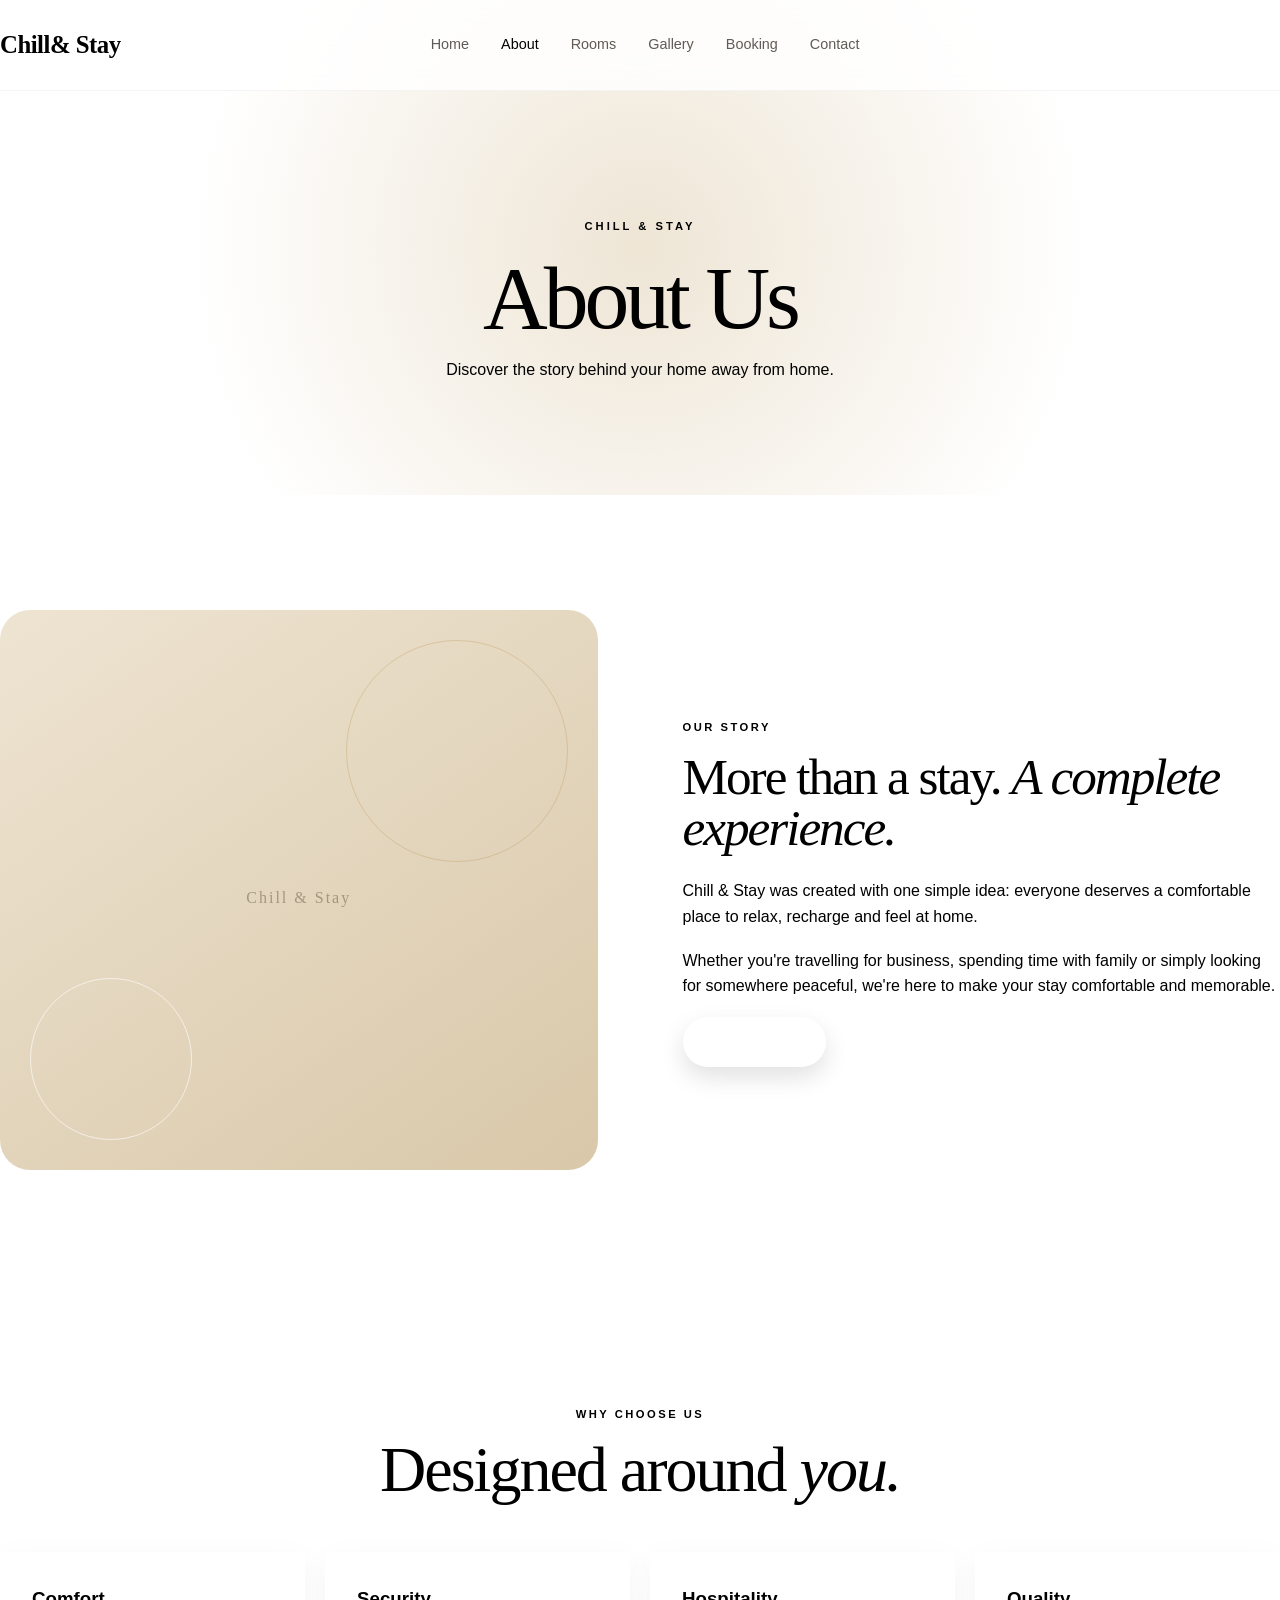
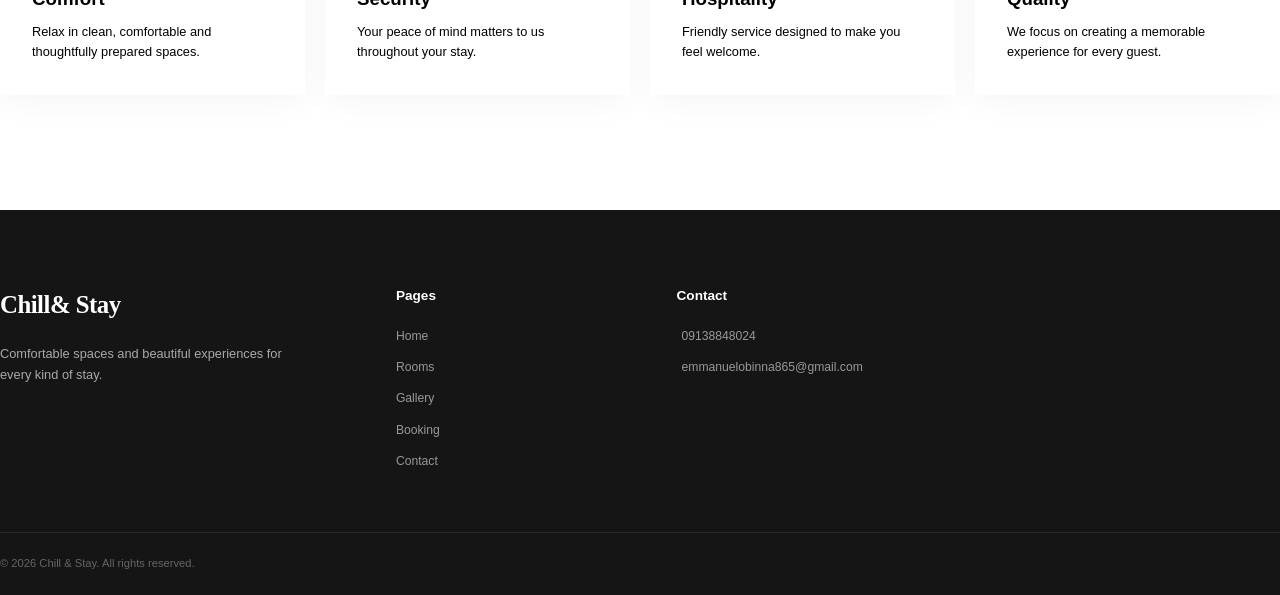
==== commit 4d301cff: "about.html" ====
--- a/PROJECT/about.html
+++ b/PROJECT/about.html
@@ -1,4 +1,4 @@
-```html
+
 <!DOCTYPE html>
 <html lang="en">
 <head>
@@ -189,4 +189,4 @@
 
 </body>
 </html>
-```
+
